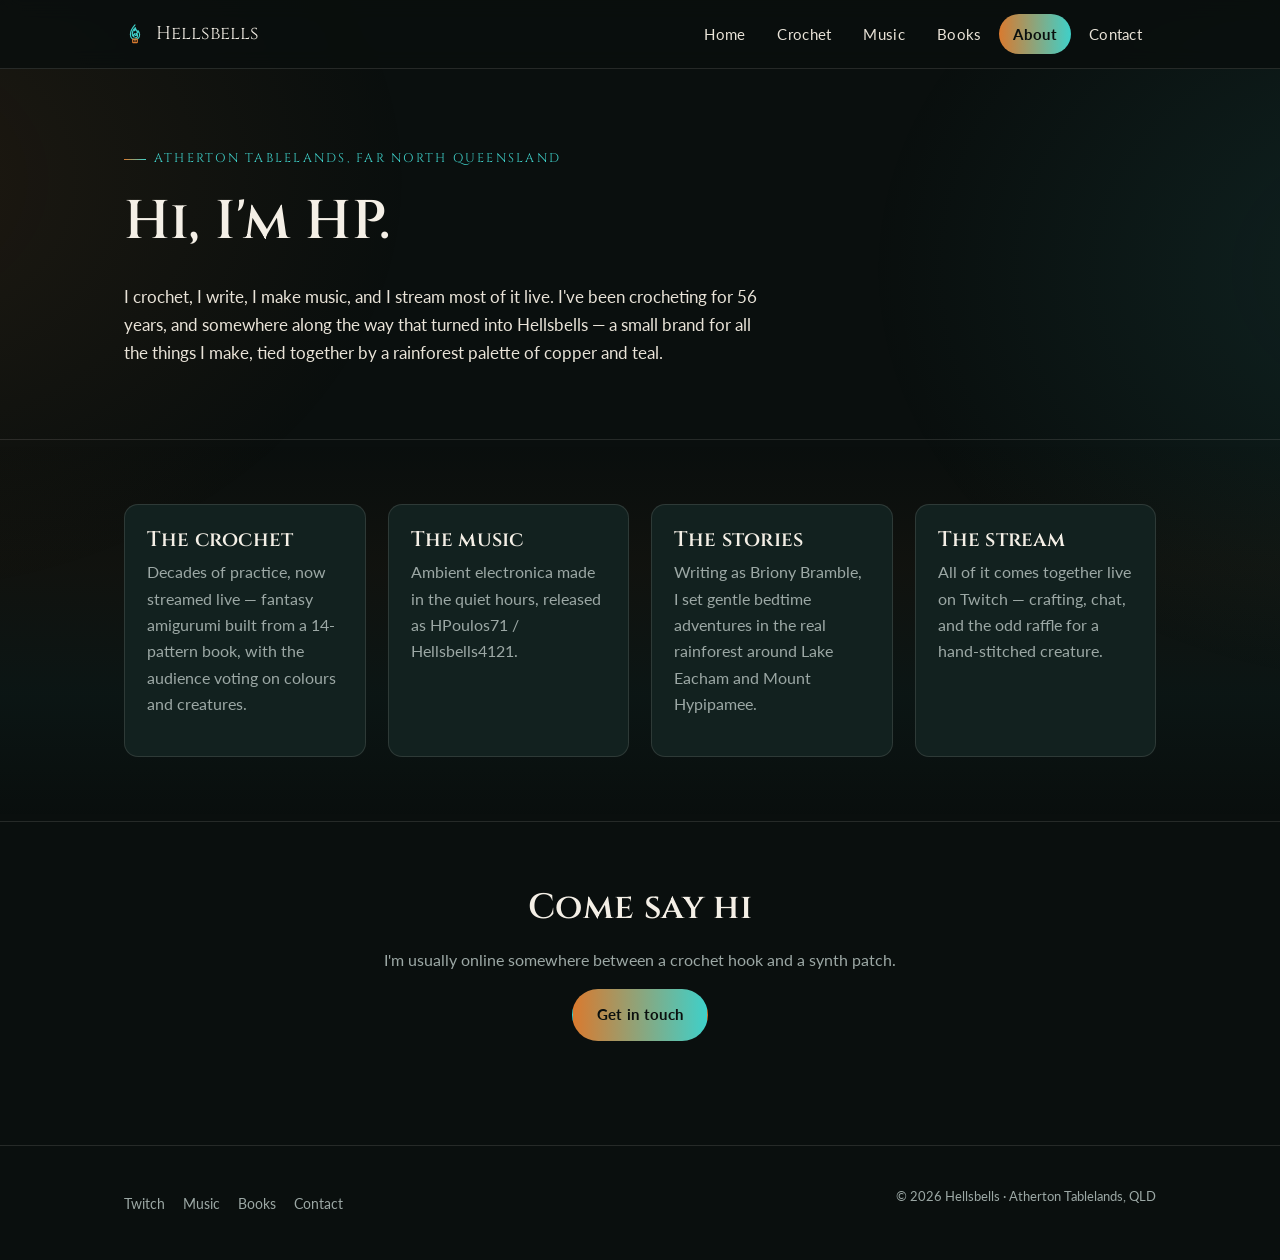
==== about.html @ f9a69fbf "Add website files" ====
<!DOCTYPE html>
<html lang="en">
<head>
<meta charset="UTF-8">
<meta name="viewport" content="width=device-width, initial-scale=1.0">
<title>About — Hellsbells</title>
<meta name="description" content="The story behind Hellsbells — 56 years of crochet, music, storytelling, and streaming from the Atherton Tablelands.">
<link rel="stylesheet" href="css/style.css">
</head>
<body>

<div id="lantern-glow"></div>
<div class="fireflies"></div>

<header class="site-header">
  <div class="nav-wrap">
    <a href="index.html" class="brand">
      <svg class="flame" viewBox="0 0 24 24" fill="none" xmlns="http://www.w3.org/2000/svg">
        <path d="M12 2C12 2 7 7.5 7 12.5C7 15.5 9 18 12 18C15 18 17 15.5 17 12.5C17 10.8 16.2 9.4 15.3 8.3C15.3 8.3 15.6 10 14.5 11C14.5 11 14.7 9.5 13.5 7.8C12.6 6.5 12.3 5 12.3 5C12.3 5 11.8 6.2 12 7.3C12.2 8.3 11.5 8.8 11.2 8.2C10.9 7.6 11 6.5 11 6.5C11 6.5 9 9 9 12C9 13.5 9.9 14.8 11 15.3C10.5 14.7 10.3 13.9 10.5 13.1C10.8 12 12 11.5 12 11.5C12 11.5 11.7 12.7 12.2 13.3C12.6 13.8 13.5 13.7 13.7 12.9C13.9 12.2 13.5 11.5 13.5 11.5C14.5 12.3 15 13.4 14.7 14.6C14.4 15.7 13.3 16.3 12.3 16.1" stroke="#3FD0C9" stroke-width="1.3" stroke-linecap="round" stroke-linejoin="round"/>
        <rect x="9.5" y="17.5" width="5" height="4" rx="0.6" stroke="#D97A2F" stroke-width="1.3"/>
        <circle cx="12" cy="19.5" r="0.9" fill="#D97A2F"/>
      </svg>
      Hellsbells
    </a>
    <nav class="site-nav">
      <ul>
        <li><a href="index.html">Home</a></li>
        <li><a href="crochet.html">Crochet</a></li>
        <li><a href="music.html">Music</a></li>
        <li><a href="books.html">Books</a></li>
        <li><a href="about.html" class="active">About</a></li>
        <li><a href="contact.html">Contact</a></li>
      </ul>
    </nav>
  </div>
</header>

<main>
  <section class="hero">
    <div class="container">
      <div class="eyebrow">Atherton Tablelands, Far North Queensland</div>
      <h1>Hi, I'm HP.</h1>
      <p style="max-width:640px; font-size:1.05rem;">I crochet, I write, I make music, and I stream most of it live. I've been crocheting for 56 years, and somewhere along the way that turned into Hellsbells — a small brand for all the things I make, tied together by a rainforest palette of copper and teal.</p>
    </div>
  </section>

  <section class="alt">
    <div class="container">
      <div class="grid">
        <div class="card">
          <h3>The crochet</h3>
          <p class="dim">Decades of practice, now streamed live — fantasy amigurumi built from a 14-pattern book, with the audience voting on colours and creatures.</p>
        </div>
        <div class="card">
          <h3>The music</h3>
          <p class="dim">Ambient electronica made in the quiet hours, released as HPoulos71 / Hellsbells4121.</p>
        </div>
        <div class="card">
          <h3>The stories</h3>
          <p class="dim">Writing as Briony Bramble, I set gentle bedtime adventures in the real rainforest around Lake Eacham and Mount Hypipamee.</p>
        </div>
        <div class="card">
          <h3>The stream</h3>
          <p class="dim">All of it comes together live on Twitch — crafting, chat, and the odd raffle for a hand-stitched creature.</p>
        </div>
      </div>
    </div>
  </section>

  <section>
    <div class="container center" style="max-width:600px; margin:0 auto;">
      <h2>Come say hi</h2>
      <p class="dim">I'm usually online somewhere between a crochet hook and a synth patch.</p>
      <a href="contact.html" class="btn btn-primary">Get in touch</a>
    </div>
  </section>
</main>

<footer class="site-footer">
  <div class="container footer-wrap">
    <ul class="footer-links">
      <li><a href="https://twitch.tv/Hellsbells_AU" target="_blank" rel="noopener">Twitch</a></li>
      <li><a href="music.html">Music</a></li>
      <li><a href="books.html">Books</a></li>
      <li><a href="contact.html">Contact</a></li>
    </ul>
    <p class="footer-note">&copy; <span id="year"></span> Hellsbells · Atherton Tablelands, QLD</p>
  </div>
</footer>

<script src="js/main.js"></script>
<script>document.getElementById('year').textContent = new Date().getFullYear();</script>
</body>
</html>
---- css/style.css ----
/* ===========================================================
   HELLSBELLS — shared design system
   Palette pulled directly from the Hellsbells4121 banner art:
   copper #D97A2F, teal #3FD0C9, near-black forest #0A0F0E
   =========================================================== */

@import url('https://fonts.googleapis.com/css2?family=Cinzel:wght@500;600;700&family=Lato:ital,wght@0,400;0,700;1,400&display=swap');

:root {
  --bg: #0A0F0E;
  --bg-panel: #12211F;
  --bg-panel-warm: #241611;
  --copper: #D97A2F;
  --copper-bright: #EFA05B;
  --teal: #3FD0C9;
  --teal-deep: #103434;
  --cream: #F4EFE6;
  --text: #E9E3D8;
  --text-dim: #9CA8A5;
  --line: rgba(244, 239, 230, 0.12);

  --font-display: 'Cinzel', serif;
  --font-body: 'Lato', sans-serif;

  --radius: 14px;
  --container: 1080px;
}

* { box-sizing: border-box; }

html {
  scroll-behavior: smooth;
}

body {
  margin: 0;
  background: var(--bg);
  color: var(--text);
  font-family: var(--font-body);
  line-height: 1.65;
  -webkit-font-smoothing: antialiased;
}

/* subtle ambient background: warm glow left, teal glow right, echoing the banner split */
body::before {
  content: "";
  position: fixed;
  inset: 0;
  z-index: -2;
  background:
    radial-gradient(ellipse 900px 700px at -10% 20%, rgba(217,122,47,0.10), transparent 60%),
    radial-gradient(ellipse 900px 700px at 110% 30%, rgba(63,208,201,0.10), transparent 60%);
  pointer-events: none;
}

img { max-width: 100%; display: block; }

a {
  color: var(--teal);
  text-decoration: none;
}
a:hover { color: var(--copper-bright); }

h1, h2, h3, h4 {
  font-family: var(--font-display);
  font-weight: 600;
  line-height: 1.25;
  margin: 0 0 0.5em;
  color: var(--cream);
  letter-spacing: 0.01em;
}

h1 { font-size: clamp(2.2rem, 5vw, 3.4rem); }
h2 { font-size: clamp(1.6rem, 3.2vw, 2.2rem); }
h3 { font-size: 1.3rem; }

p { margin: 0 0 1em; color: var(--text); }
.dim { color: var(--text-dim); }

.container {
  max-width: var(--container);
  margin: 0 auto;
  padding: 0 24px;
}

/* ---------- lantern cursor-glow signature (desktop only, respects reduced motion) ---------- */
#lantern-glow {
  position: fixed;
  width: 260px;
  height: 260px;
  border-radius: 50%;
  pointer-events: none;
  z-index: 0;
  background: radial-gradient(circle, rgba(217,122,47,0.10) 0%, rgba(63,208,201,0.06) 45%, transparent 70%);
  transform: translate(-50%, -50%);
  transition: opacity 0.4s ease;
  opacity: 0;
  filter: blur(2px);
}
@media (hover: hover) and (pointer: fine) {
  #lantern-glow.active { opacity: 1; }
}
@media (prefers-reduced-motion: reduce) {
  #lantern-glow { display: none; }
}

/* ---------- firefly particles ---------- */
.fireflies {
  position: fixed;
  inset: 0;
  pointer-events: none;
  z-index: 0;
  overflow: hidden;
}
.firefly {
  position: absolute;
  width: 3px;
  height: 3px;
  border-radius: 50%;
  background: var(--copper-bright);
  box-shadow: 0 0 6px 2px rgba(239,160,91,0.7);
  animation: drift 14s ease-in-out infinite;
  opacity: 0;
}
.firefly:nth-child(odd) {
  background: var(--teal);
  box-shadow: 0 0 6px 2px rgba(63,208,201,0.7);
}
@keyframes drift {
  0%   { opacity: 0; transform: translate(0,0); }
  10%  { opacity: 0.8; }
  50%  { transform: translate(20px, -40px); }
  90%  { opacity: 0.6; }
  100% { opacity: 0; transform: translate(-10px, -80px); }
}
@media (prefers-reduced-motion: reduce) {
  .firefly { animation: none; opacity: 0.3; }
}

/* ---------- nav ---------- */
header.site-header {
  position: sticky;
  top: 0;
  z-index: 10;
  background: rgba(10, 15, 14, 0.85);
  backdrop-filter: blur(10px);
  border-bottom: 1px solid var(--line);
}
.nav-wrap {
  max-width: var(--container);
  margin: 0 auto;
  padding: 14px 24px;
  display: flex;
  align-items: center;
  justify-content: space-between;
  gap: 16px;
}
.brand {
  display: flex;
  align-items: center;
  gap: 10px;
  font-family: var(--font-display);
  font-size: 1.15rem;
  color: var(--cream);
}
.brand .flame {
  width: 22px;
  height: 22px;
  flex-shrink: 0;
}
nav.site-nav ul {
  list-style: none;
  display: flex;
  gap: 4px;
  margin: 0;
  padding: 0;
  flex-wrap: wrap;
}
nav.site-nav a {
  display: inline-block;
  padding: 8px 14px;
  border-radius: 999px;
  color: var(--text);
  font-size: 0.92rem;
  letter-spacing: 0.02em;
  position: relative;
}
nav.site-nav a:hover { color: var(--cream); background: rgba(244,239,230,0.06); }
nav.site-nav a.active {
  color: var(--bg);
  background: linear-gradient(90deg, var(--copper), var(--teal));
  font-weight: 700;
}

/* ---------- hero ---------- */
.hero {
  position: relative;
  padding: 72px 0 56px;
  z-index: 1;
}
.hero .eyebrow {
  display: inline-flex;
  align-items: center;
  gap: 8px;
  font-family: var(--font-display);
  font-size: 0.78rem;
  letter-spacing: 0.18em;
  text-transform: uppercase;
  color: var(--teal);
  margin-bottom: 18px;
}
.hero .eyebrow::before {
  content: "";
  width: 22px;
  height: 1px;
  background: linear-gradient(90deg, var(--copper), var(--teal));
}
.hero-banner {
  border-radius: var(--radius);
  overflow: hidden;
  margin-top: 32px;
  border: 1px solid var(--line);
  box-shadow: 0 30px 60px -20px rgba(0,0,0,0.6);
}

/* ---------- sections ---------- */
section { position: relative; z-index: 1; padding: 64px 0; }
section.alt {
  background: linear-gradient(180deg, transparent, rgba(217,122,47,0.035), rgba(63,208,201,0.035), transparent);
  border-top: 1px solid var(--line);
  border-bottom: 1px solid var(--line);
}
.section-head { max-width: 640px; margin-bottom: 40px; }

/* ---------- cards / grid ---------- */
.grid {
  display: grid;
  grid-template-columns: repeat(auto-fit, minmax(240px, 1fr));
  gap: 22px;
}
.card {
  background: var(--bg-panel);
  border: 1px solid var(--line);
  border-radius: var(--radius);
  padding: 22px;
  transition: transform 0.25s ease, border-color 0.25s ease;
}
.card:hover {
  transform: translateY(-4px);
  border-color: rgba(63,208,201,0.35);
}
.card .thumb {
  border-radius: 10px;
  overflow: hidden;
  margin-bottom: 14px;
  aspect-ratio: 1 / 1;
  background: var(--bg-panel-warm);
}
.card .thumb img { width: 100%; height: 100%; object-fit: cover; }
.card h3 { margin-bottom: 6px; }
.tag {
  display: inline-block;
  font-size: 0.72rem;
  letter-spacing: 0.06em;
  text-transform: uppercase;
  color: var(--copper-bright);
  background: rgba(217,122,47,0.12);
  border: 1px solid rgba(217,122,47,0.3);
  padding: 3px 10px;
  border-radius: 999px;
  margin-bottom: 10px;
}
.tag.teal {
  color: var(--teal);
  background: rgba(63,208,201,0.12);
  border-color: rgba(63,208,201,0.3);
}

/* ---------- buttons ---------- */
.btn {
  display: inline-flex;
  align-items: center;
  gap: 8px;
  padding: 12px 24px;
  border-radius: 999px;
  font-family: var(--font-body);
  font-weight: 700;
  font-size: 0.95rem;
  letter-spacing: 0.02em;
  border: 1px solid transparent;
  cursor: pointer;
}
.btn-primary {
  background: linear-gradient(90deg, var(--copper), var(--teal));
  color: #0A0F0E;
}
.btn-primary:hover { filter: brightness(1.1); color: #0A0F0E; }
.btn-outline {
  border-color: var(--line);
  color: var(--text);
  background: transparent;
}
.btn-outline:hover { border-color: var(--teal); color: var(--teal); }

/* ---------- footer ---------- */
footer.site-footer {
  border-top: 1px solid var(--line);
  padding: 40px 0;
  margin-top: 40px;
  position: relative;
  z-index: 1;
}
.footer-wrap {
  display: flex;
  flex-wrap: wrap;
  justify-content: space-between;
  align-items: center;
  gap: 16px;
}
.footer-links {
  display: flex;
  gap: 18px;
  flex-wrap: wrap;
  list-style: none;
  padding: 0;
  margin: 0;
}
.footer-links a { color: var(--text-dim); font-size: 0.9rem; }
.footer-links a:hover { color: var(--teal); }
.footer-note { font-size: 0.82rem; color: var(--text-dim); }

/* ---------- utility ---------- */
.flex-between { display: flex; align-items: center; justify-content: space-between; flex-wrap: wrap; gap: 16px; }
.mt-lg { margin-top: 48px; }
.center { text-align: center; }

@media (max-width: 640px) {
  .nav-wrap { flex-direction: column; align-items: flex-start; }
  nav.site-nav ul { gap: 2px; }
}
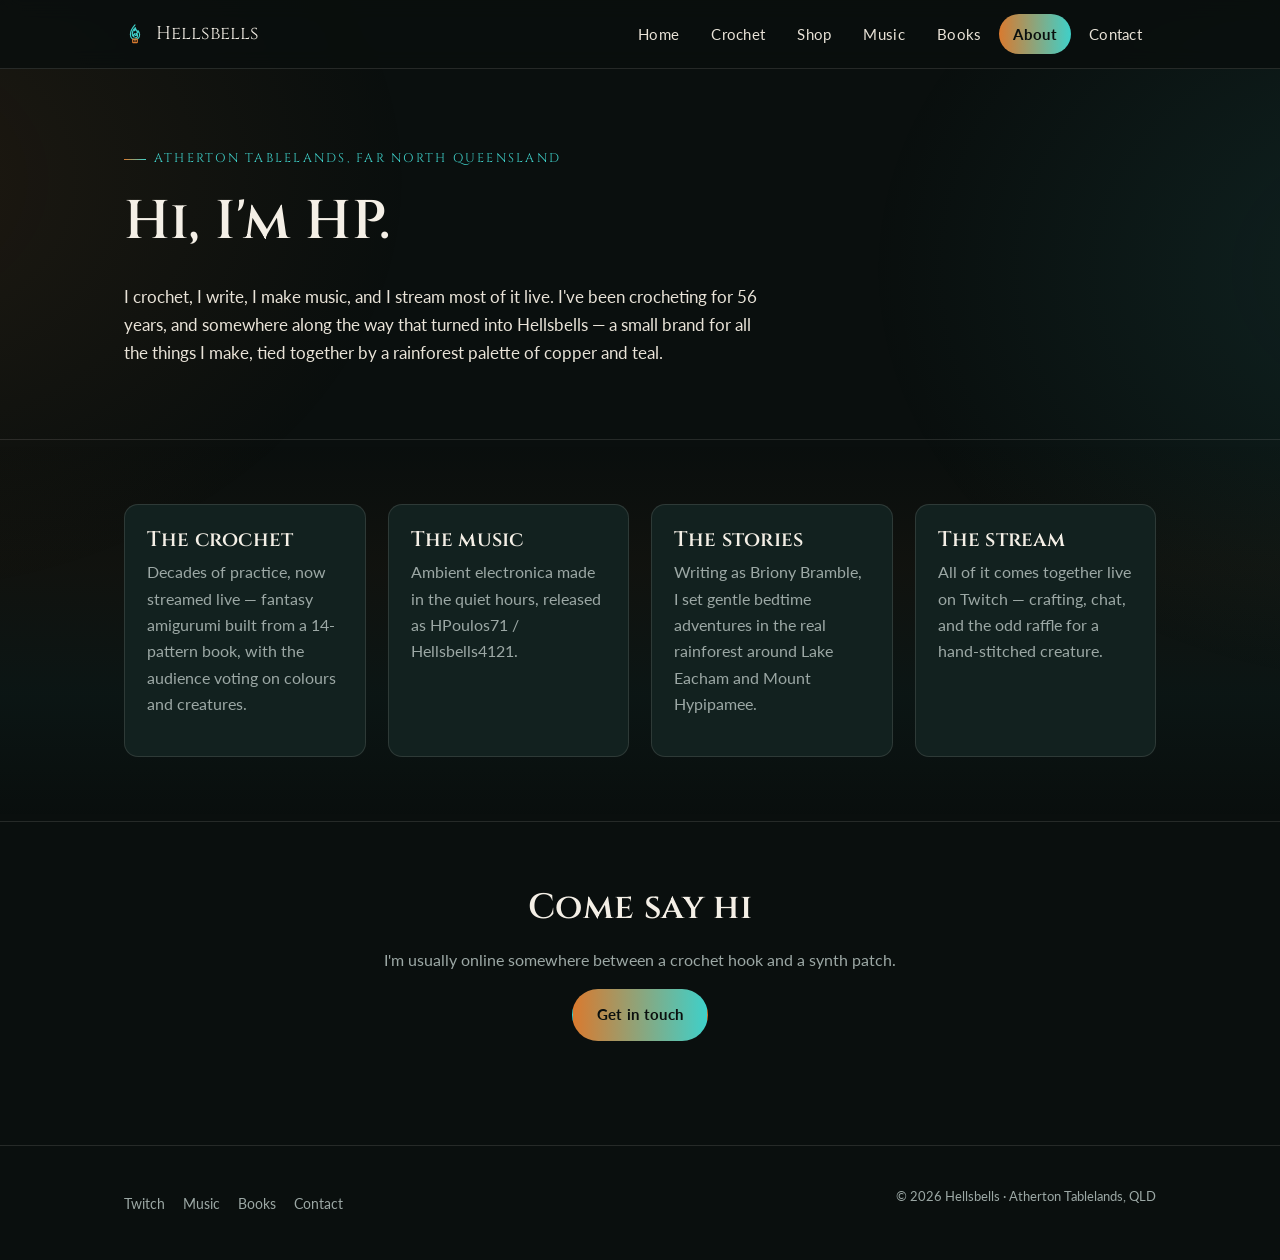
==== commit a90238ca: "Add files via upload" ====
--- a/about.html
+++ b/about.html
@@ -26,6 +26,7 @@
       <ul>
         <li><a href="index.html">Home</a></li>
         <li><a href="crochet.html">Crochet</a></li>
+        <li><a href="shop.html">Shop</a></li>
         <li><a href="music.html">Music</a></li>
         <li><a href="books.html">Books</a></li>
         <li><a href="about.html" class="active">About</a></li>
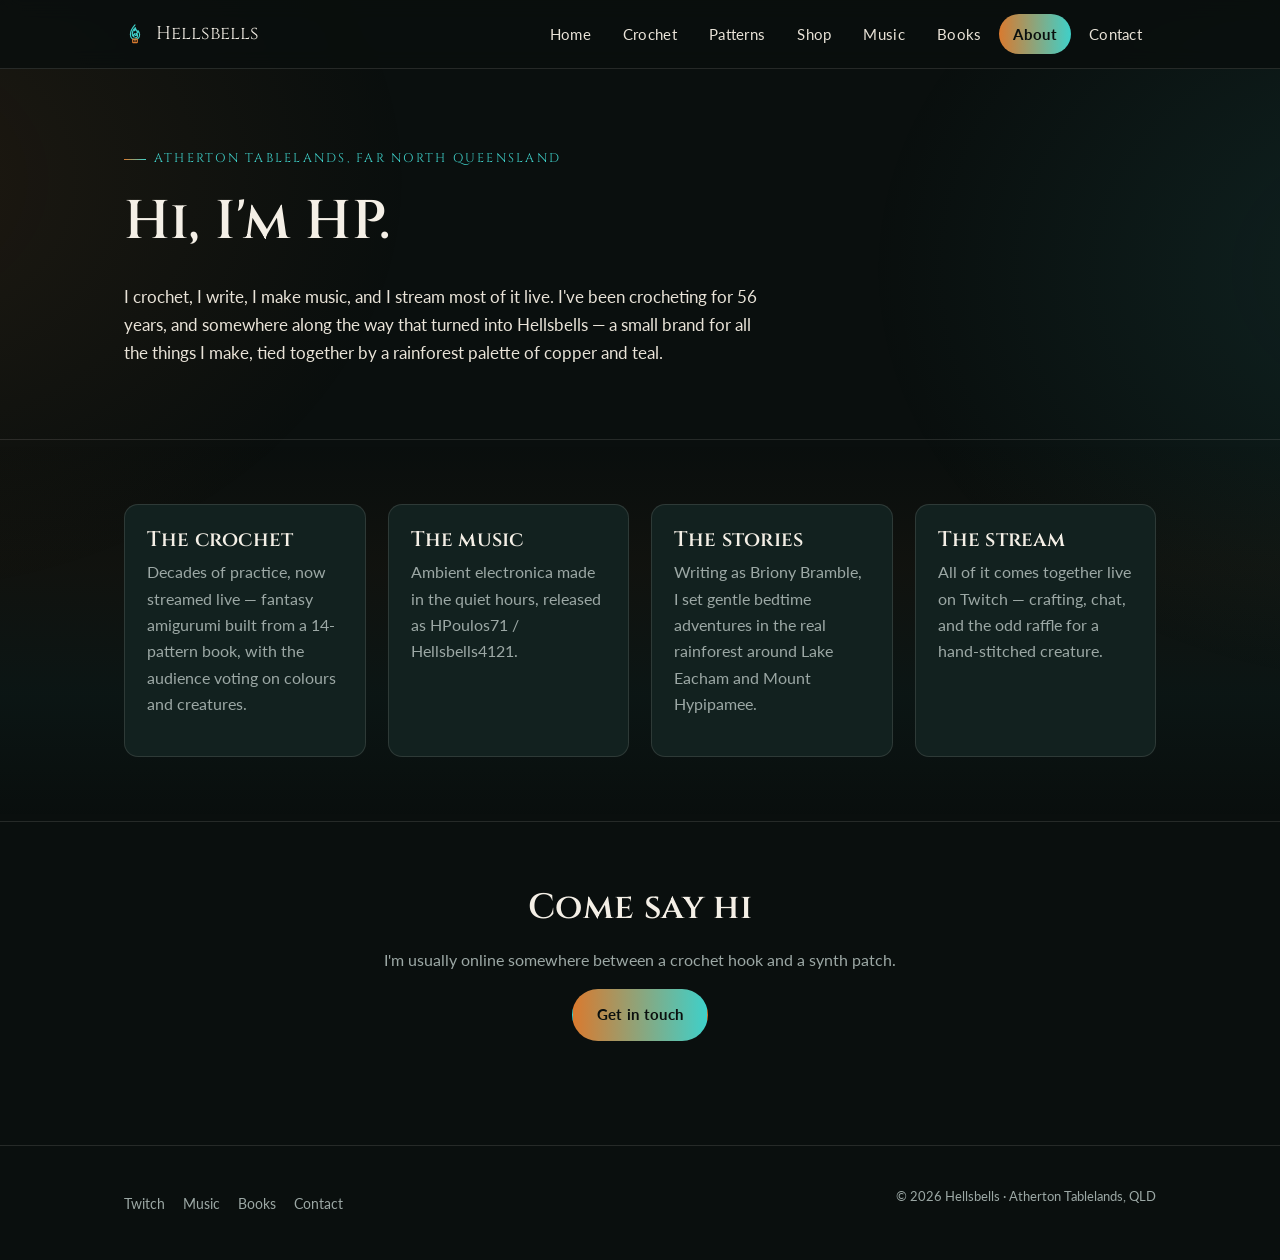
==== commit 4e832f37: "Add Patterns page, editor collection and menu link Co-Authored-By: Claude Sonnet 5.5 <noreply@anthro" ====
--- a/about.html
+++ b/about.html
@@ -26,6 +26,7 @@
       <ul>
         <li><a href="index.html">Home</a></li>
         <li><a href="crochet.html">Crochet</a></li>
+        <li><a href="patterns.html">Patterns</a></li>
         <li><a href="shop.html">Shop</a></li>
         <li><a href="music.html">Music</a></li>
         <li><a href="books.html">Books</a></li>
